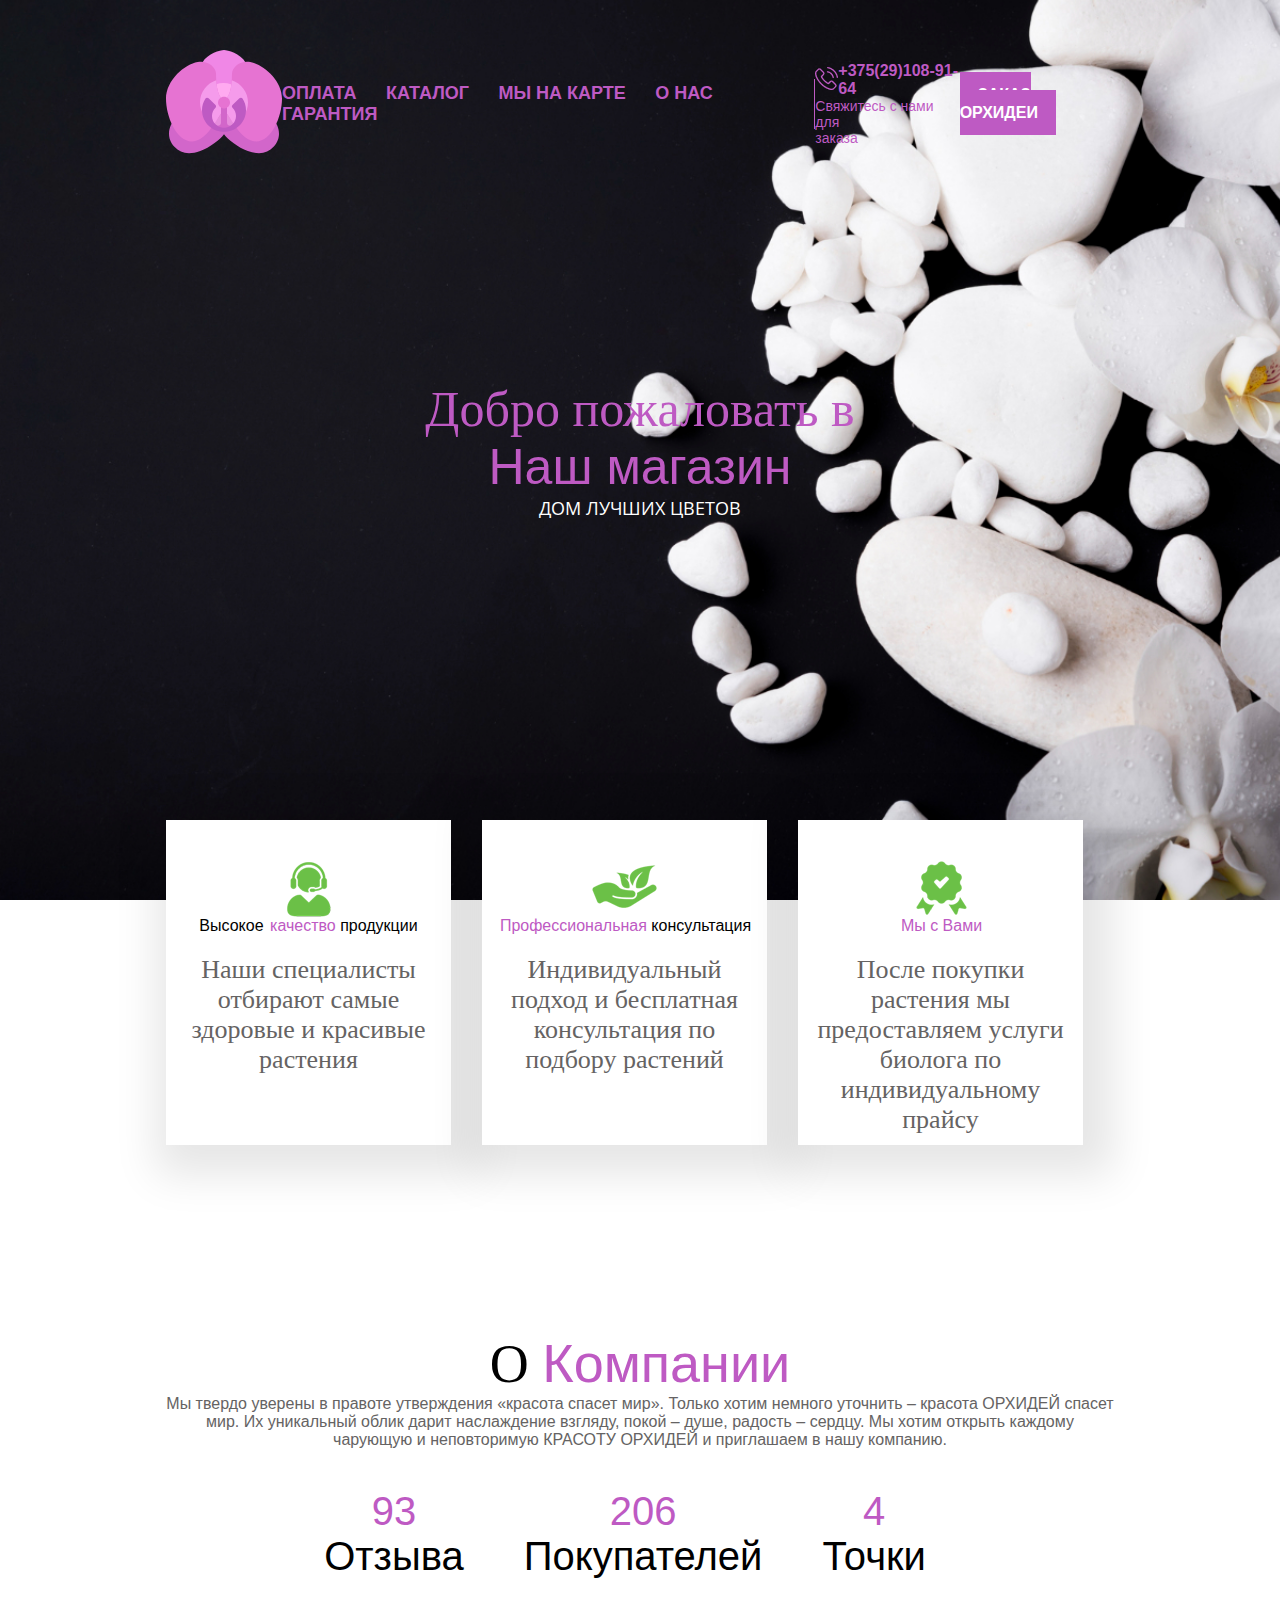
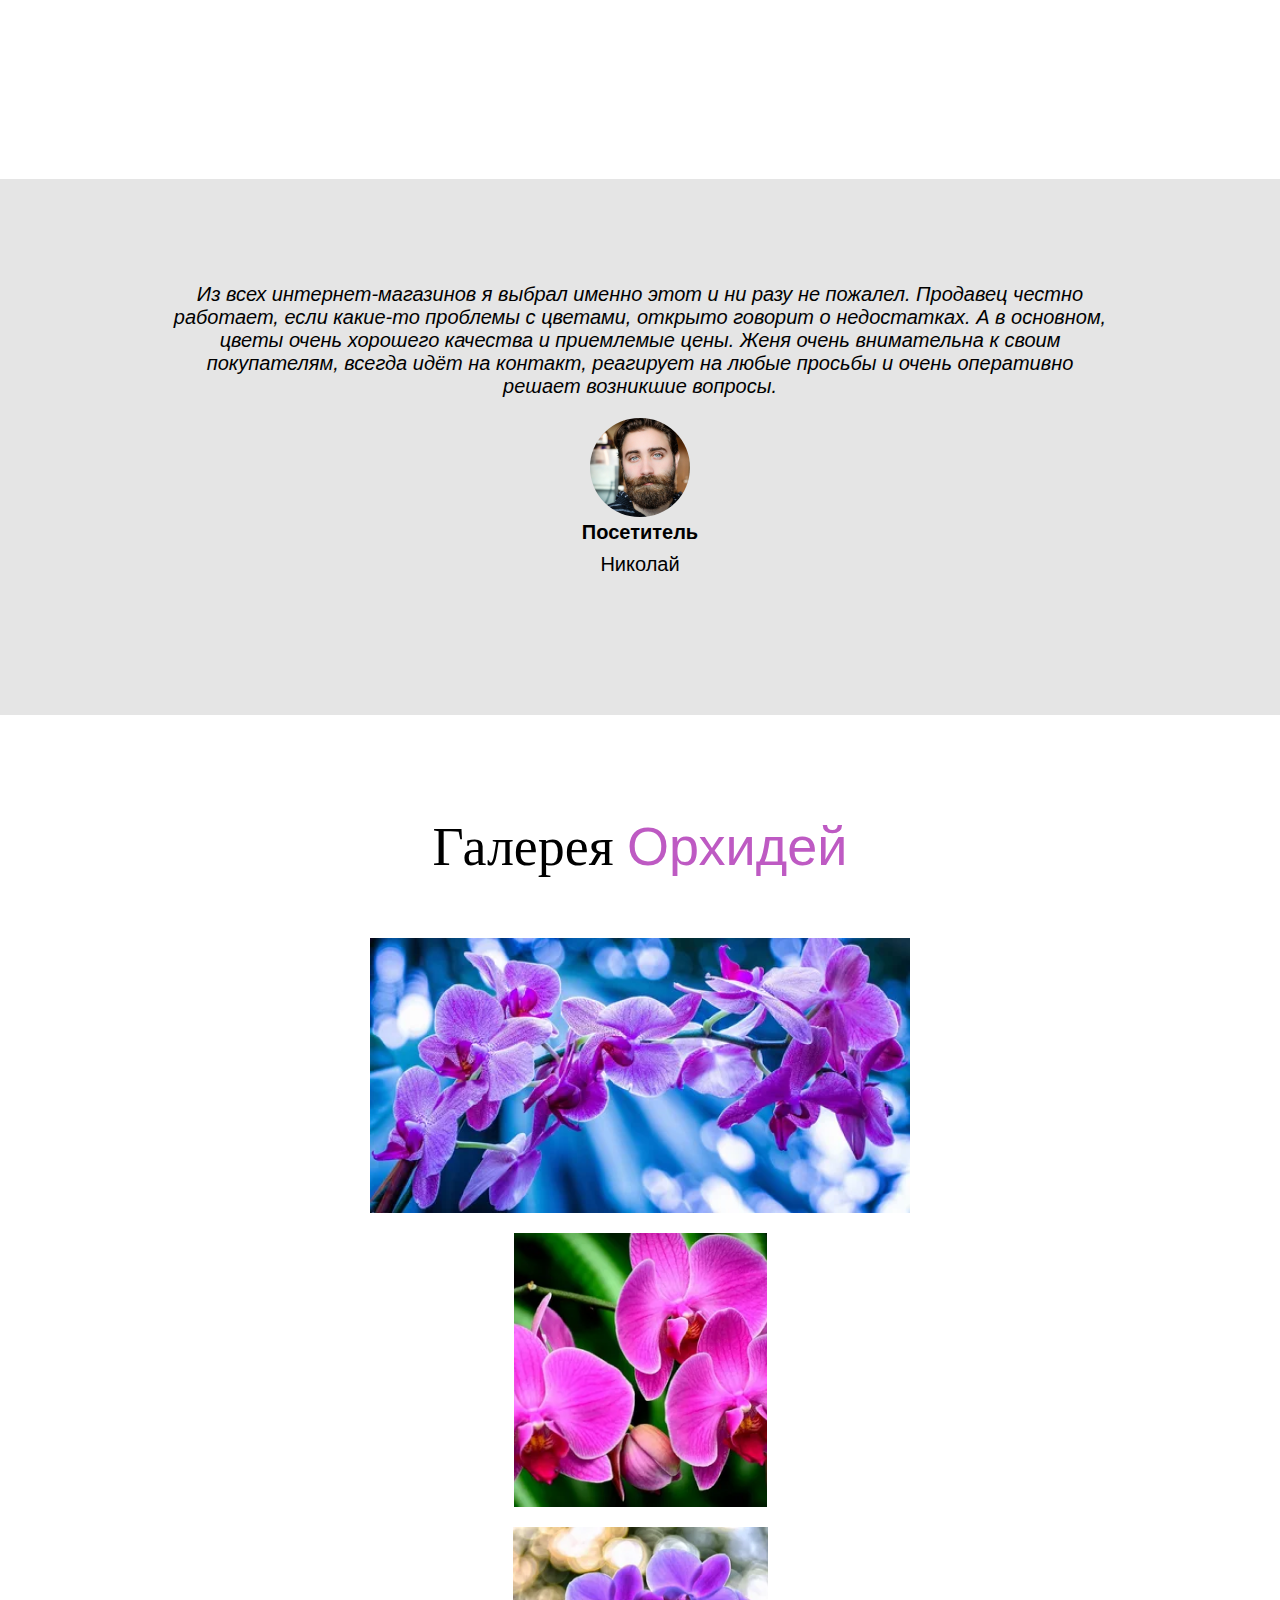
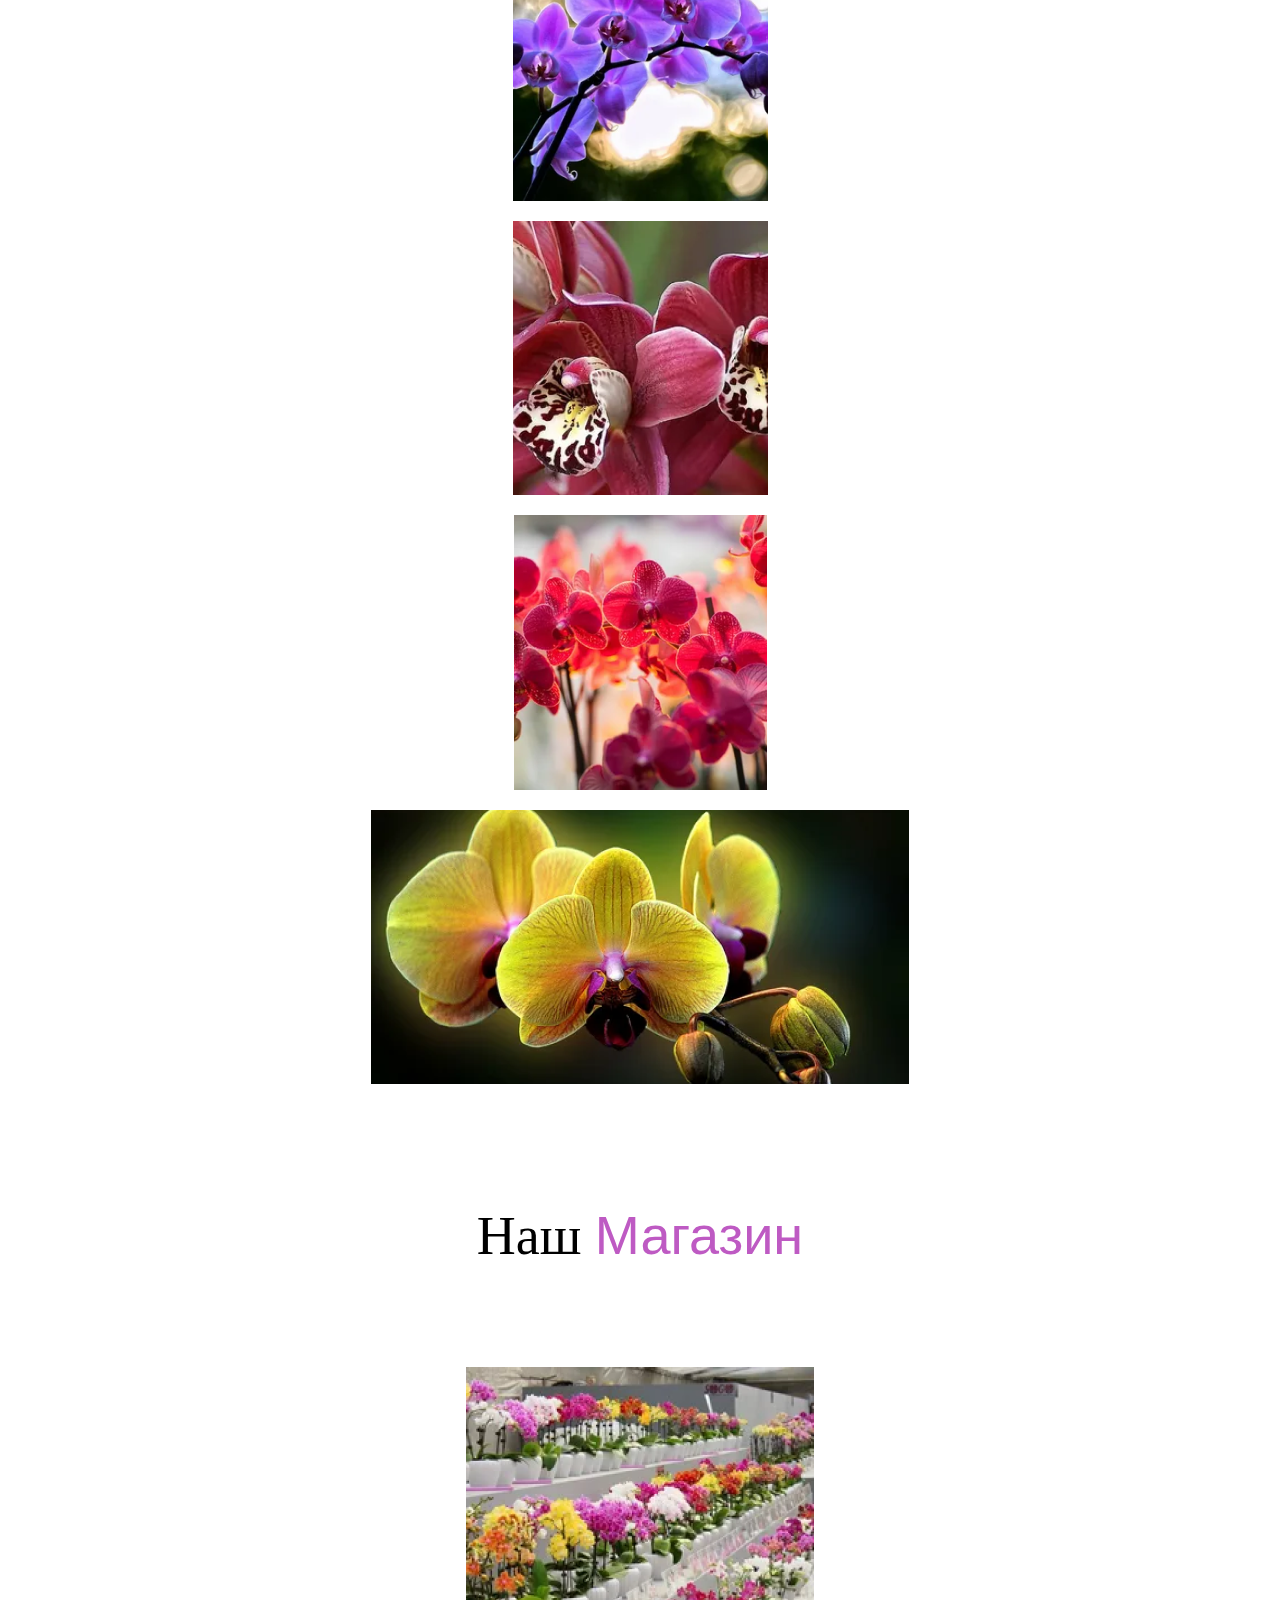
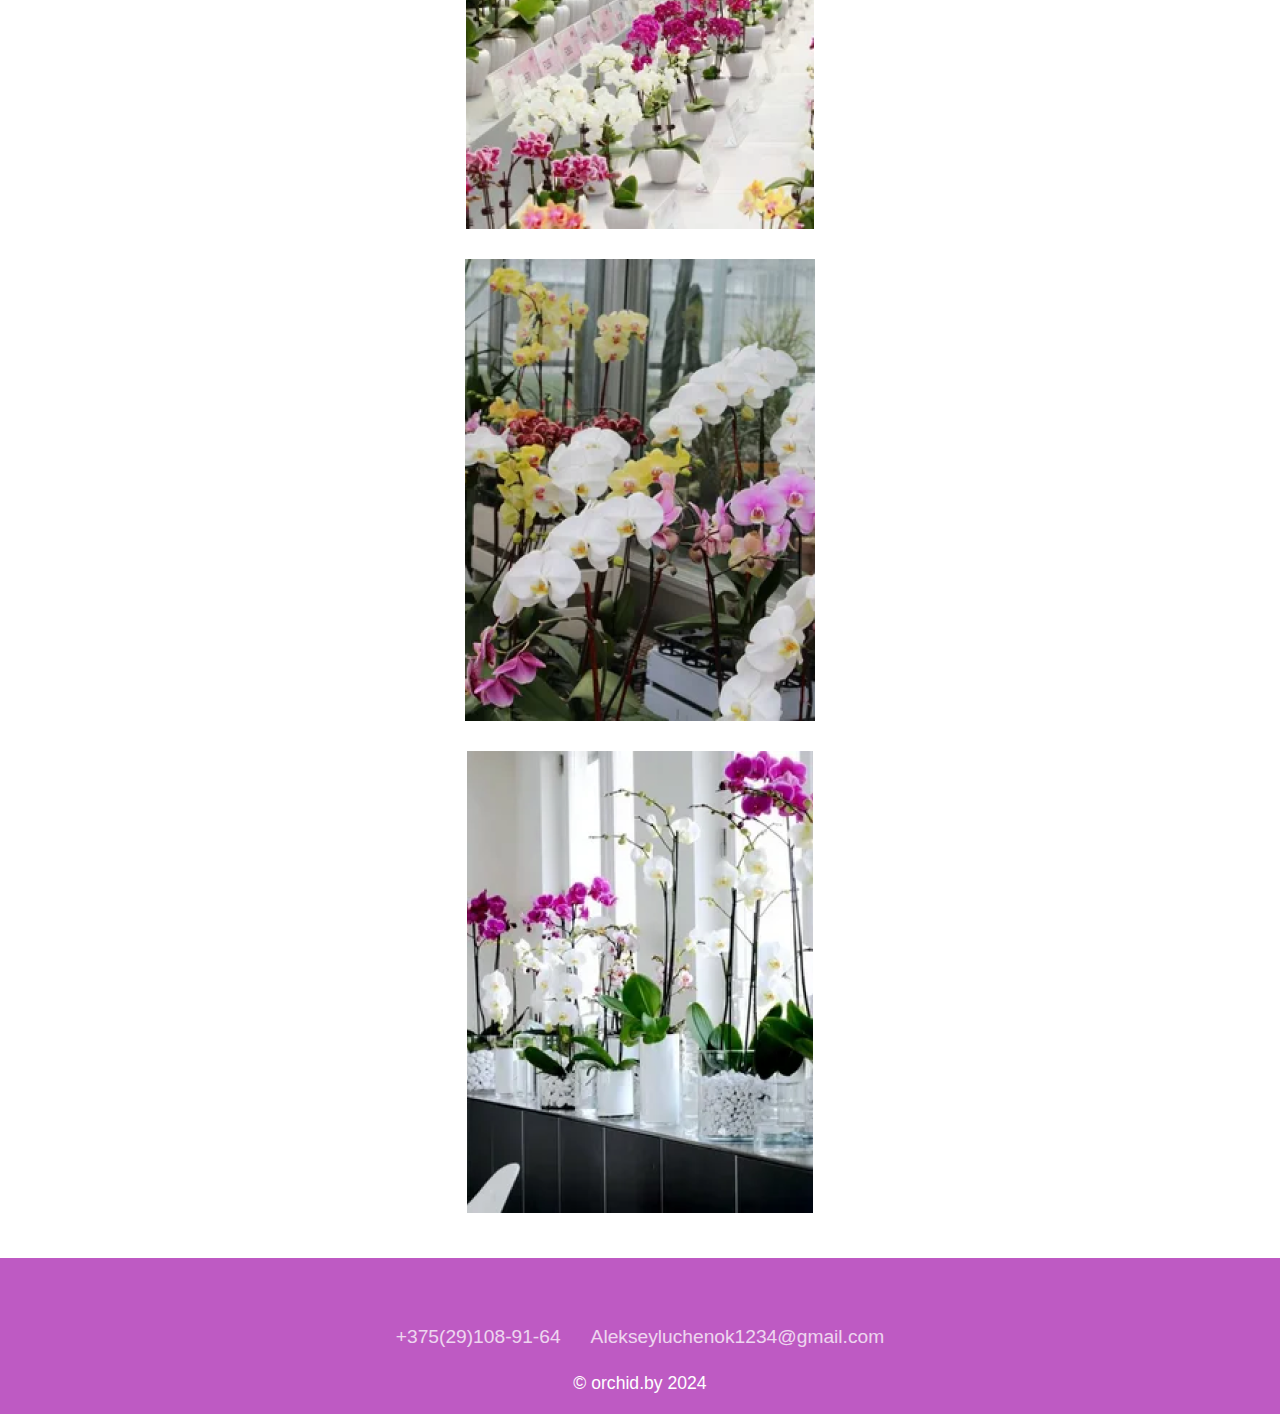
==== index.html @ ee36eeda "first commit" ====
<!DOCTYPE html>
<html lang="en">
<head>
    <meta charset="UTF-8">
    <link rel='stylesheet' href='style.css'>
    <link rel="preconnect" href="https://fonts.googleapis.com">
    <link rel="preconnect" href="https://fonts.gstatic.com" crossorigin>
    <link href="https://fonts.googleapis.com/css2?family=Open+Sans:wght@300;400;500;600;700;800&display=swap" rel="stylesheet">
    <link rel="preconnect" href="https://fonts.googleapis.com">
    <link rel="preconnect" href="https://fonts.gstatic.com" crossorigin>
    <link href="https://fonts.googleapis.com/css2?family=Tinos:wght@400;700&display=swap" rel="stylesheet">
    <link rel="preconnect" href="https://fonts.googleapis.com">
    <link rel="preconnect" href="https://fonts.gstatic.com" crossorigin>
    <link href="https://fonts.googleapis.com/css2?family=Open+Sans:ital@1&display=swap" rel="stylesheet">
    <meta name="viewport" content="width=device-width, initial-scale=1.0">
    <title>магазин орхидей</title>
</head>
<body>
<header>
<div class='header'>
    <div class='container'>
        <div class='header-line'>
            <div class='header-logo'>
                <img src="img/1/Group 4 (1).svg" alt="">
            </div>

            <div class='nav'>
                <a class='nav-item' href="oplata.html">ОПЛАТА</a>
                <a class='nav-item' href="katalog.html">КАТАЛОГ</a>
                <a class='nav-item' href="xml/timetable.html">МЫ НА КАРТЕ</a>
                <a class='nav-item' href="aboutus.html">О НАС</a>
                <a class='nav-item' href="garantia.html">ГАРАНТИЯ</a>
            </div>

            <div class='cart'>
                <a href="#">
                    <img class='cart-img' src="img/cart.png" alt="">
                </a>
            </div>

            <div class='phone'>
                <div class='phone-holder'>
                    <div class='phone-img'>
                        <img src="img/1/phone.png" alt="">
                    </div>

                    <div class='number'><a class='num' href='#'>+375(29)108-91-64</a></div>
                </div>

                <div class='phone-text'>
                    Свяжитесь с нами для <br> заказа
                </div>
            </div>

            <div class='btn'>
                <a class='button' href='#'>ЗАКАЗ ОРХИДЕИ</a>
            </div>

            <div class='burger-menu'>

                <button id='burger'>
                    <img src="img/6/Group.png" alt="">
                </button>

                <div id='menu' class='burger-slide disp'>
                    <a class='nav-item block' href="oplata.html">ОПЛАТА</a>
                    <a class='nav-item block' href="katalog.html">КАТАЛОГ</a>
                    <a class='nav-item block' href="xml/timetable.html">МЫ НА КАРТЕ</a>
                    <a class='nav-item block' href="aboutus.html">О НАС</a>
                    <a class='nav-item block' href="garantia.html">ГАРАНТИЯ</a>
                </div>

            </div>




        </div>


        <div class='header-down'>

            <div class='header-title'>
                Добро пожаловать в

                <div class='header-subtitle'>
                    Наш магазин
                </div>

                <div class='header-suptitle'>
                    ДОМ ЛУЧШИХ ЦВЕТОВ
                </div>

                

            </div>

        </div>

    </div>

</div>
</header>

<div class='cards'>

    <div class='container'>

       <div class='cards-holder'>

            <div class='card'>

                <div class='card-image'>
                    <img class='card-img' src='img/1/consult.png.png'>
                </div>

                <div class='card-title'>
                    <p>Высокое  <span> качество </span> продукции</p>
                </div>

                <div class='card-desc'>
                    Наши специалисты отбирают самые здоровые и красивые растения
                </div>

            </div>

            <div class='card'>

                <div class='card-image'>
                    <img class='card-img' src='img/1/list.png.png'>
                </div>

                <div class='card-title'>
                      <p><span> Профессиональная </span> консультация </p>
                      
                </div>

                <div class='card-desc'>
                    Индивидуальный подход и бесплатная консультация по подбору растений

                </div>

            </div>

            <div class='card'>

                <div class='card-image'>
                    <img class='card-img' src='img/1/medal.png.png'>
                </div>

                <div class='card-title'>
                    <p><span>Мы с Вами</span></p>
                </div>

                <div class='card-desc'>
                    После покупки растения мы предоставляем услуги биолога по индивидуальному прайсу
                </div>

            </div>
        </div>
    </div>

</div>


<div class='history'>

    <div class='container'>

        <div class='history-holder'>
            <div class='history-info'>
                <div class='history-title'>
                    О <span>Компании</span>
                </div>

                <div class='history-desc'>
                    Мы твердо уверены в правоте утверждения «красота спасет мир». Только хотим немного уточнить – красота ОРХИДЕЙ спасет мир. Их уникальный облик дарит наслаждение взгляду, покой – душе, радость – сердцу. Мы хотим открыть каждому чарующую и неповторимую КРАСОТУ ОРХИДЕЙ и приглашаем в нашу компанию.
                </div>


                <div class='history-number'>
                    <div class='number-item'>
                        93 <span>Отзыва</span>
                    </div>

                    <div class='number-item'>
                        206 <span>Покупателей</span>
                    </div>

                    <div class='number-item'>
                        4 <span>Точки</span>
                    </div>
                </div>
            </div>

            <div class='history-images'>
                <img class='imgages-1' src="img/2/o1 1.png" alt="">
                <img class='imgages-2' src="img/2/o2 1.png" alt="">
                <img class='imgages-3' src="3.jpg" alt="">
        </div>
        </div>

    </div>

</div>


<div class='coment'>

    <div class='container'>

        <div class='coment-text'>
            Из всех интернет-магазинов я выбрал именно этот и ни разу не пожалел. Продавец честно работает, если какие-то проблемы с цветами, открыто говорит о недостатках. А в основном, цветы очень хорошего качества и приемлемые цены. Женя очень внимательна к своим покупателям, всегда идёт на контакт, реагирует на любые просьбы и очень оперативно решает возникшие вопросы.
        </div>

        <div class='coment-image'>
            <img src='face.png' class='coment-img'>
        </div>

        <div class='coment-type'>
            Посетитель
        </div>

        <div class='coment-name'>
            Николай
        </div>

    </div>

</div>


<div class='galery'>

    <div class='container'>

        <div class='galery-title'>
            Галерея <span>Орхидей</span>
        </div>


        <div class='galery-content'>

            <div class='galery-left'>

                <div class='galery-up'>
                    <img class='img-gal high' src="img/5/6 1.png">
                </div>

                <div class='galery-down'>
                    <img class='img-gal' src="img/5/5 1.png">
                    <img class='img-gal' src="img/5/3 1.png">
                </div>

            </div>

            <div class='galery-right'>

                 <div class='galery-up'>
                    <img class='img-gal' src="img/5/2 148007141.png">
                    <img class='img-gal' src="img/5/4 31.png">
                </div>

                <div class='galery-down'>
                    <img class='img-gal high' src="img/5/1 8039.png">
                </div>

            </div>

        </div>


    </div>

</div>


<div class='cook'>

    <div class='container'>

        <div class='cook-title'>
            Наш <span>Магазин</span>
        </div>


        <div class='cook-content'>
            <img src='img/6/p1 1.png'>
            <img src='img/6/p3 1.png '>
            <img src='img/6/p2 1.png '>
        </div>

    </div>

</div>


<footer>
    <div class="waves">
        <div class="wave" id="wave1"></div>
    </div>
    <ul class="social">
        <li><a href="https://ru-ru.facebook.com/"><ion-icon name="logo-facebook"></ion-icon></a></li>
        <li><a href="https://twitter.com/?lang=ru"><ion-icon name="logo-twitter"></ion-icon></a></li>
        <li><a href="https://www.linkedin.com/"><ion-icon name="logo-linkedin"><ion-icon></a></li>
        <li><a href="https://www.instagram.com/"><ion-icon name="logo-instagram"></ion-icon></a></li>
    </ul>
    <ul class="menu">
        <li><a href="#">+375(29)108-91-64</a></li>
        <li><a href="https://mail.google.com/mail/u/0/#inbox">Alekseyluchenok1234@gmail.com</a></li>
        
    </ul>
    <p>© orchid.by 2024</p>
</footer>

<script type="module" src="https://unpkg.com/ionicons@5.5.2/dist/ionicons/ionicons.esm.js"></script>
<script nomodule src="https://unpkg.com/ionicons@5.5.2/dist/ionicons/ionicons.js"></script>


<script src='app.js'></script>

</body>
</html>
---- style.css ----
body {
    margin: 0;
    font-family: 'Open Sans', sans-serif;
}

.container {
    margin: 0px 166px;
}

.header {
    background-image: url(img/1/fon123.png);
    height: 100vh;
    background-repeat: no-repeat;
    background-size: cover;
}


.header-line {
    padding-top: 50px;
    display: flex;
    align-items: center;
    justify-content: space-around;
}

.nav-item {
    color: #BE5AC3;
    text-decoration: none;
    font-weight: 700;
    font-size: 18px;

    margin-right: 25px;

    transition: color 0.3s linear;
}

.nav-item:hover {
    color: #660066;
}


.cart {
    position: relative;

    border-right: 1px solid #BE5AC3;
    padding-right: 10px;
    height: 50px;
}

.cart-img {
    position: absolute;
    top: 18px;
    right: 7px;
}

.num {
    color: #BE5AC3;
    text-decoration: none;
    font-weight: 700;

    transition: color 0.3s linear;
}

.num:hover {
    color: #660066;
}

.phone-text {
    font-size: 14px;
    font-weight: 400;
    color: #BE5AC3;
}

.phone-holder {
    display: flex;
    align-items: center;
}

.button {
    background-color: #BE5AC3;
    color: #fff;
    text-decoration: none;
    padding: 14px 18px;
    font-weight: 700;

    transition: background-color 0.2s linear;
}

.button:hover {
    background-color: #660066;
}

.header-down {
    position: relative;
}

.header-title {
    color: #BE5AC3;
    font-family: 'Tinos', serif;
    font-size: 50px;
    font-weight: 400;

    text-align: center;
    position: absolute;
    left: 0;

    margin-top: 222px;
    margin-bottom: 12px;
}

.header-suptitle {
    color: #fff;
    font-size: 18px;
    font-family: 'Open Sans', sans-serif;


}

.header-suptitle:after {
    position: absolute;
    content: '';
    height: 2px;
    width: 61px;
    background-color: #fff;
    top: 127px;
    left: 56px;
}

.header-suptitle:before {
    position: absolute;
    content: '';
    height: 2px;
    width: 61px;
    background-color: #fff;
    top: 127px;
    left: 308px;
}








.cards-holder {
    display: flex;
    justify-content: space-between;
}


.card {
    width: 349px;
    box-shadow: 10px 10px 40px 20px #0000001A;
    margin-right: 31px;
    background-color: #fff;
    margin-top: -80px;
    padding: 10px 10px;
}

.card-image {
    display: flex;
    justify-content: center;
    padding-top: 31px;
}

.card-title {
     display: flex;
    justify-content: center;
    margin-bottom: 20px;
    font-family: 'Tinos', serif;
    font-size: 16px;
    font-weight: 400;

}

.card-title span {
    color: #BE5AC3;
    margin-left: 2px;
}

.card-desc {
    text-align: center;
    font-family: 'Tinos', serif;
    font-size: 26px;
    font-weight: 400;
    color: #656363;
}




.history {
    margin-top: 166px;
    padding-bottom: 200px;
}

.history-title {
    font-family: 'Tinos', serif;
    font-size: 54px;
    font-weight: 400;
    width: 444px;
    text-align: center;
    margin-top: 21px;
}

.history-title span {
    color: #BE5AC3;
}

.history-desc {
    color: #656363;
    font-size: 16px;
    width: 444px;
    text-align: center;
}

.history-number {
    display: flex;
    width: 444px;
    justify-content: center;
    margin-top: 40px;
    margin-left: 30px;
}

.number-item {
    margin-right: 60px;
    text-align: center;
    font-size: 40px;
    color: #BE5AC3;
}

.number-item span {
    display: block;
    color: #000;
}

.history-images {
    position: relative;
}

.history-holder {
    display: flex;
}

.imgages-1 {
    position: absolute;
    z-index: 0;
    top: 54px;
    left: 211px;
}

.imgages-2 {
    position: absolute;
    z-index: 999;
    top: -92px;
    left: 383px;
}

.imgages-3 {
    position: absolute;
    z-index: 999;
    top: 246px;
    left: 481px;
}




.black-block {
    background-image: url(black-bg.jpg);
    padding: 80px 0;
}

.left-title {
    color: #D67E34;
    font-family: 'Tinos', serif;
    font-size: 52px;
    font-weight: 400;

    margin-bottom: 20px;
}

.left-text {
    font-weight: 700;
    font-size: 24px;
    color: #fff;
}

.right-btn {
    background-color: #FF7400;
    color: #fff;
    text-decoration: none;
    padding: 14px 18px;
    font-weight: 700;
}

.block-holder {
    display: flex;
    justify-content: space-between;
    align-items: center;
}




.dishes-title {
    font-family: 'Tinos', serif;
    font-size: 54px;
    font-weight: 400;
    text-align: center;
    padding-top: 132px;
    margin-bottom: 139px;
}

.dishes-title span {
    color: #BE5AC3;
}


.burgers {
    display: flex;
    justify-content: center;
}

.burger-item {
    display: flex;
    align-items: center;
    margin-bottom: 29px;
}

.burgers-image {
    margin-right: 20px;
}

.burger-text {
    font-family: 'Tinos', serif;
    font-size: 26px;
    margin-left: 20px;
}





.fon1{
    background-image: url(/сайт@2/restoran1/restoran/img/4/fon-fiol2.png);
    background-repeat: no-repeat;
    background-size: cover;
    padding-bottom: 100px;
}

.menu-title {
    font-family: 'Tinos', serif;
    font-size: 54px;
    padding-top: 98px;
    color: #fff;
    text-align: center;
    padding-bottom: 138px;
}

.menu-item {
    background-color: #fff;
    text-align: center;
    width: 33%;
    padding-top: 80px;
    padding-bottom: 30px;

    margin-right: 20px;
}




.menu-text {
    font-family: 'Tinos', serif;
    font-size: 26px;
    padding-top: 16px;
    padding-bottom: 17px;
}

.menu-subtext {
    font-size: 16px;
}

.menu-btn {
    background-color: #BE5AC3;
    text-decoration: none;
    padding: 14px 67px;
    color: #fff;
    font-size: 16px;
    font-weight: 700;
    box-shadow: 5px 5px 10px 0px #00000040;

}



.menu-button {
    margin-top: 20px;
}

.price-image {
    position: absolute;
    bottom: 0;
    right: 32px;
}

.menu-image {
    position: relative;
}

.price-420 {
    position: absolute;
    bottom: 32px;
    right: 64px;
    color: #fff;
    font-family: cursive;
    font-size: 30px;
}

.menu-items {
    display: flex;
    justify-content: center;
}




.coment {
    background-color: #E5E5E5;
    padding-top: 104px;
    padding-bottom: 139px;
}

.coment-text {
    text-align: center;
    font-style: italic;
    font-size: 20px;
    margin-bottom: 20px;
}

.coment-img {
    border-radius: 50px;
}

.coment-image {
    text-align: center;
}

.coment-type {
    font-weight: 600;
    font-size: 20px;
    text-align: center;
}

.coment-name {
    padding-top: 9px;
    font-size: 20px;
    font-weight: 400;
    text-align: center;
}






.galery-title {
    font-family: 'Tinos', serif;
    font-size: 54px;
    text-align: center;
    padding-top: 100px;
    margin-bottom: 60px;
}

.galery-title span {
    color: #BE5AC3;
}

.galery-content {
    display: flex;
    justify-content: center;
}

.galery-left {
    margin-right: 20px;
}

.galery-down,
.galery-up {
    display: flex;
    justify-content: space-between;
    margin-bottom: 20px;
}




.cook-title {
    font-family: 'Tinos', serif;
    font-size: 54px;
    text-align: center;
    margin-bottom: 100px;
    margin-top: 100px;
}

.cook-title span {
    color: #BE5AC3;
}

.cook-content {
    display: flex;
    justify-content: space-around;
    
}



.footer {
    background-color: #000;
    padding: 50px 0px;
    color: #fff;
    text-align: center;
    
}


.menu-img {
    width: 90%;
}

.burger-menu {
    display: none;
}

.block {
    display: block;
}

.burger-slide {
    position: absolute;
}

button {
    border: none;
    outline: none;
    background-color: transparent;
}

.disp {
    display: none;
}

@import url('https://fonts.googleapis.com/css?family=Poppins:200,300,400,500,600,700,800,900&display=swap');
*{
    margin: 0;/*обнуление отступов*/
    padding: 0;/*обнуление полей*/
    box-sizing: border-box;/*метод расчета размеров бокса*/
    font-family: 'Poppins', sans-serif;/*название шрифта*/
}
body {
    display: flex;/*флексбокс сетка*/
    flex-direction: column;/*направление главной оси*/
    justify-content: flex-end;/*элементы в конце контейнера*/
    min-height: 100vh;
}
footer{
    position: relative;/*относительное позиционирование*/
    width: 100%;/*на всю ширину*/
    padding: 20px 50px;/*поля для контента*/
    background: #BE5AC3;/*цвет футера*/
    display: flex;
    justify-content: center;/*в центре по горизонтали*/
    align-items: center;/*в центре по вертикали*/
    flex-direction: column;
    margin-top: 15px;
}
footer .wave{
    position: absolute;/*абсолютное позиционирование*/
    top: -100px;
    left: 0;
    width: 100%;
    height: 100px;
    
    background-size: 1000px 100px;/*ширина и высота волны*/
    
}   
.social,
.menu{
    position: relative;
    display: flex;
    justify-content: center;
    align-items: center;
    margin: 10px 0;
    flex-wrap: wrap;/*разрешен перенос на новую строку*/
}
.social li,
.menu li{
    list-style: none;/*удалить черные маркеры*/
}
.social li a {
    font-size: 2em;/*размер иконок*/
    color: #fff;/*цвет иконок*/
    margin: 0 10px;
    display: inline-block;/*отображать как строчно-блочный элемент*/
    transition: 0.5s;/*плавный переход*/
}
.menu li a {
    font-size: 1.2em;/*размер ссылок меню*/
    color: #fff;/*цвет ссылок меню*/
    opacity: 0.75;/*значение прозрачности*/
    margin: 0 15px;
    text-decoration: none;/*ссылка без подчеркивания*/
    display: inline-block;
}
.menu li :hover {
    opacity: 1;
}
footer p {
    color: #fff;
    text-align: center;
    margin-top: 15px;
    font-size: 1.1em;
}    



@media (max-width: 1500px) {

    .galery-content {
        display: block;
    }

    .img-gal,
    .galery-up,
    .cook-content,
    .galery-down {
        display: block;
        margin-left: auto;
        margin-right: auto;
    }

    .img-gal {
        margin-bottom: 20px;
    }

    .galery-left {
        margin-right: 0;
    }


}




@media (max-width: 1300px) {

    .menu-items {
        display: block;
    }

    .menu-item {
        margin: 20px auto;
        width: 600px;
    }


    .header-title {
        position: static;
    }

    .header-suptitle:before,
    .header-suptitle:after {
        content: none;
    }




    .cook-content {
        display: block;
        margin-left: auto;
        margin-right: auto;
    }

    .cook-content img {
        display: block;
        margin-right: auto;
        margin-left: auto;
        margin-bottom: 30px;
    }


    .block-holder {
        display: block;
    }

    .left-title,
    .left-text,
    .right-button {
        text-align: center;
    }

    .right-button {
        margin-top: 30px;
    }



    .history-images {
        display: none;
    }

    .history-title,
    .history-desc,
    .history-number {
        width: auto;
    }
}



@media (max-width: 1185px) {

    .burger-menu {
        display: block;
    }

    .nav,
    .cart,
    .phone,
    .btn {
        display: none;
    }

    .header-line {
        justify-content: space-between;
    }


    .burgers-image {
        display: none;
    }

}



@media (max-width: 1000px) {

    .cards-holder {
        display: block;
    }

    .card {
        width: 100%;
        margin-top: 30px;
        padding-bottom: 20px;
    }

}




@media (max-width: 778px) {

    .history-holder {
        display: block;
    }

    .menu-item {
        width: auto;
    }

    .high {
        display: none;
    }

    .container {
        margin: auto 40px;
    }

    .number-item {
        font-size: 34px;
    }

    .history-number{
        display: block;
        margin-left: auto;
        margin-right: auto;
        padding-left: 50px;
        padding-top: 50px;
    }
    .card-title{
        font-size: 18px;
    }

  
}
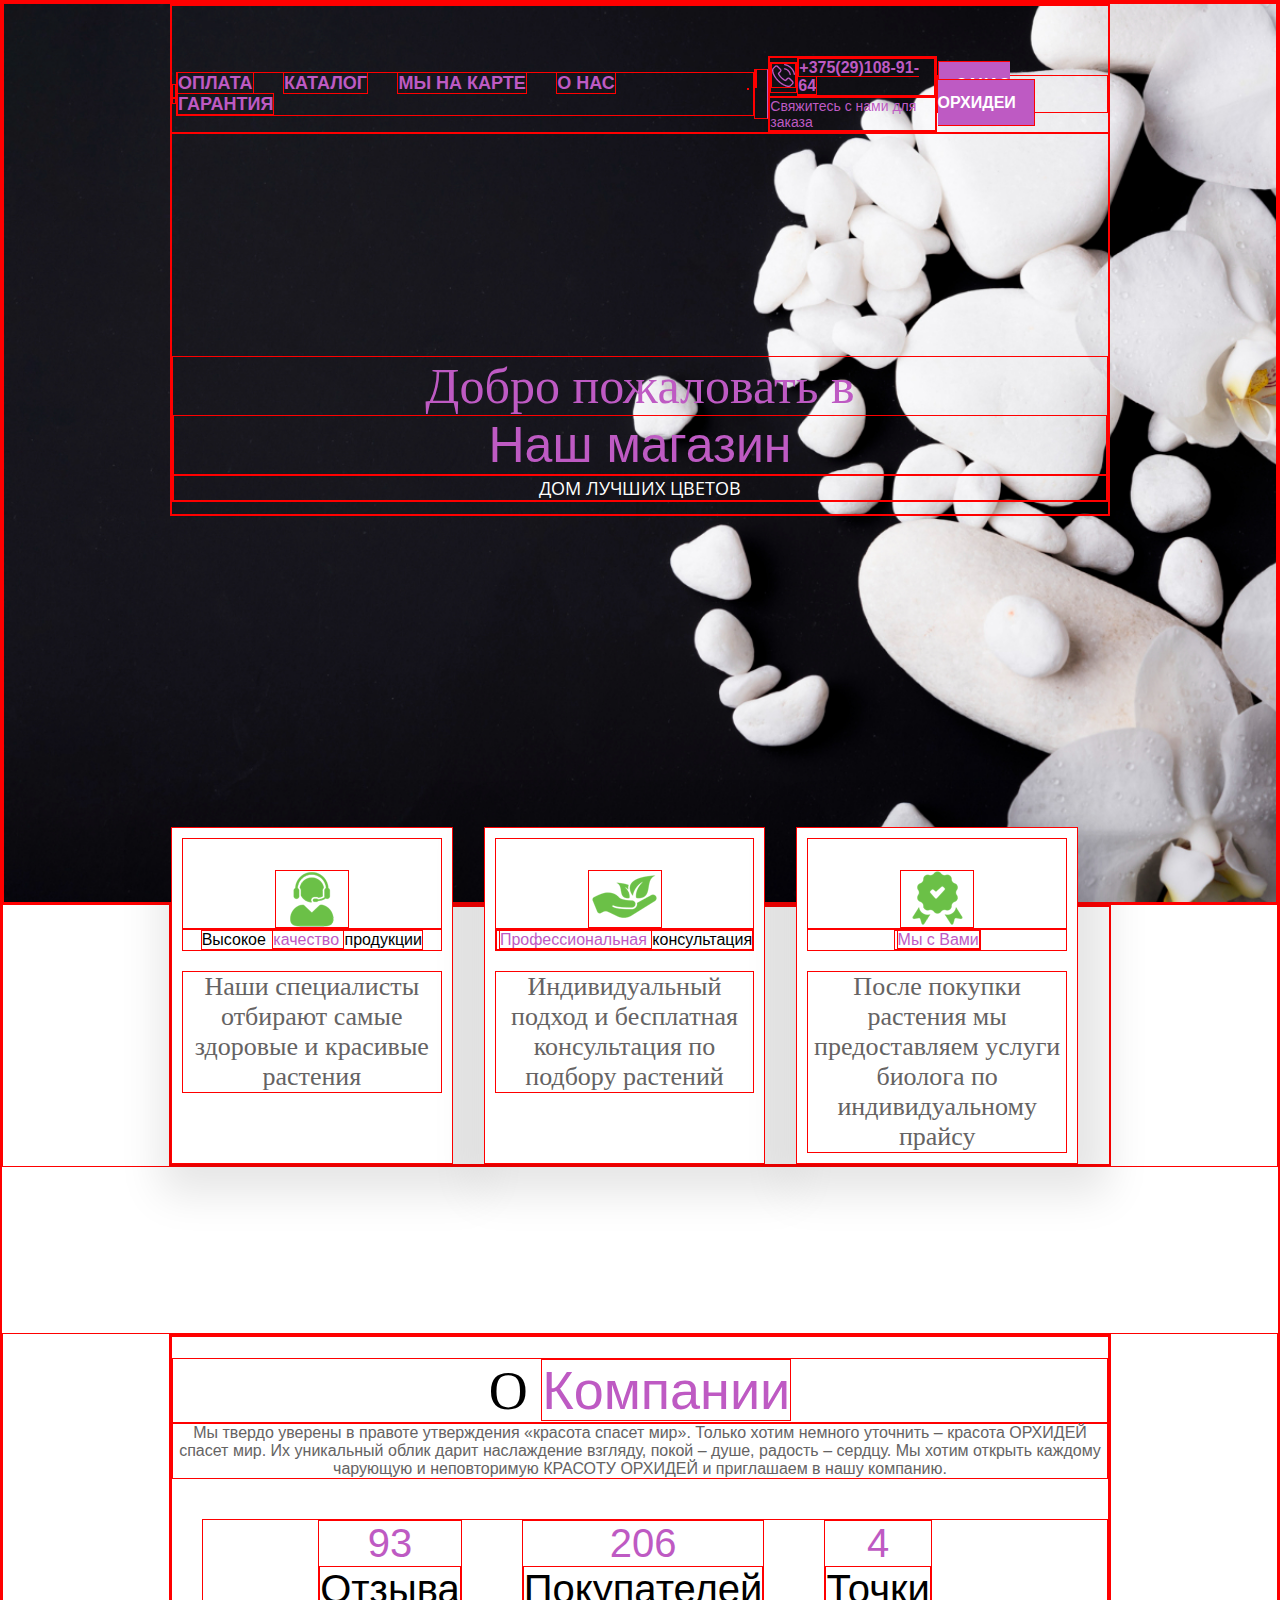
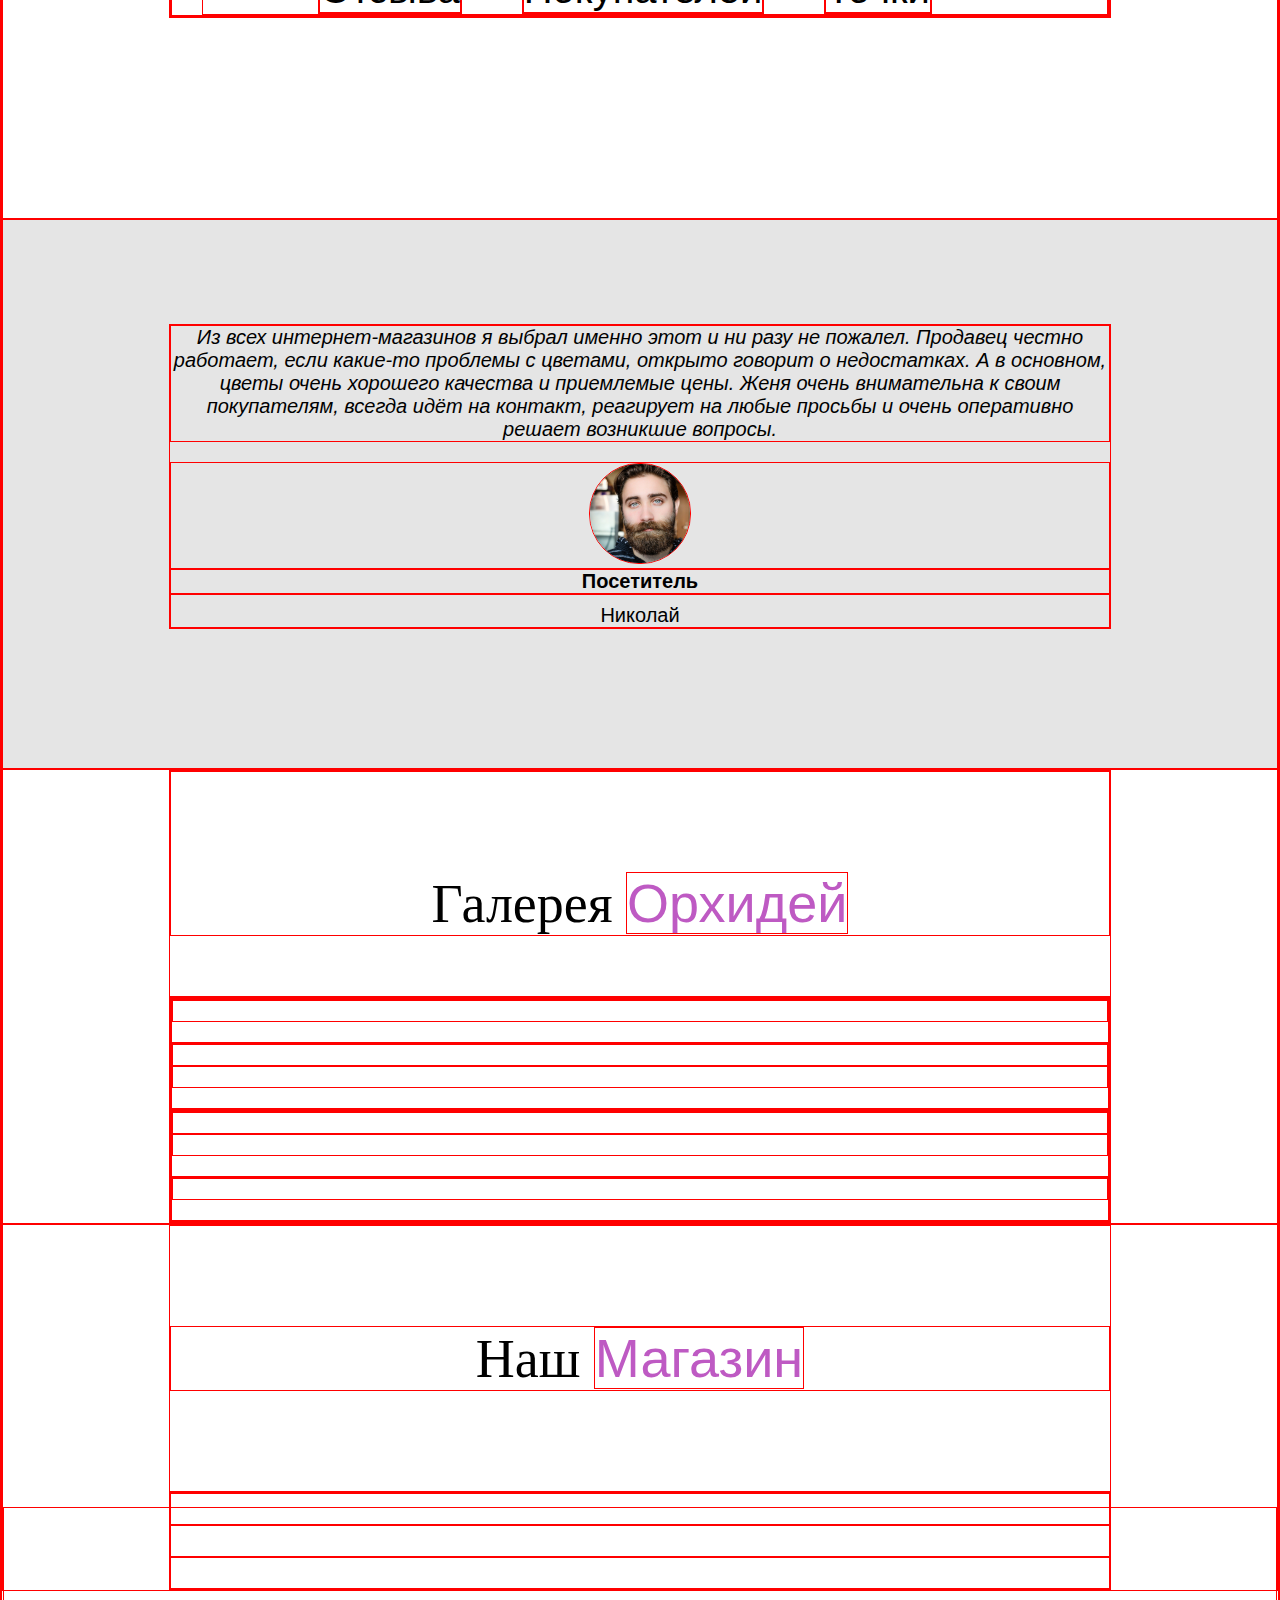
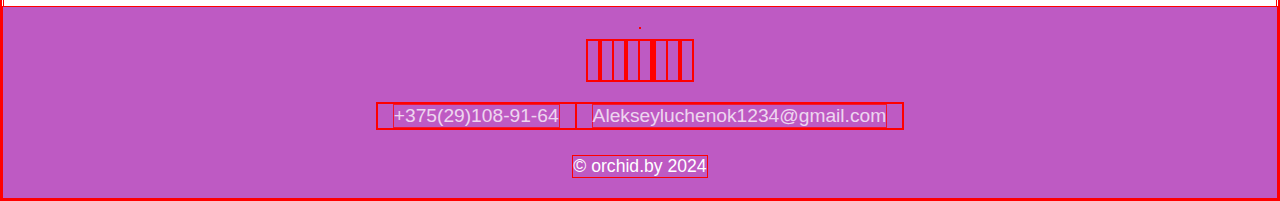
==== commit 6406ccf0: "Update index.html" ====
--- a/index.html
+++ b/index.html
@@ -2,6 +2,7 @@
 <html lang="en">
 <head>
     <meta charset="UTF-8">
+    <meta name="viewport" content="width=device-width, initial-scale=1">
     <link rel='stylesheet' href='style.css'>
     <link rel="preconnect" href="https://fonts.googleapis.com">
     <link rel="preconnect" href="https://fonts.gstatic.com" crossorigin>
@@ -21,7 +22,7 @@
     <div class='container'>
         <div class='header-line'>
             <div class='header-logo'>
-                <img src="img/1/Group 4 (1).svg" alt="">
+                <img src="img/1/Group_4_(1).svg" alt="">
             </div>
 
             <div class='nav'>
@@ -111,7 +112,7 @@
             <div class='card'>
 
                 <div class='card-image'>
-                    <img class='card-img' src='img/1/consult.png.png'>
+                    <img class='card-img' src='img/1/consult.png.png' alt="">
                 </div>
 
                 <div class='card-title'>
@@ -127,7 +128,7 @@
             <div class='card'>
 
                 <div class='card-image'>
-                    <img class='card-img' src='img/1/list.png.png'>
+                    <img class='card-img' src='img/1/list.png.png' alt="">
                 </div>
 
                 <div class='card-title'>
@@ -145,7 +146,7 @@
             <div class='card'>
 
                 <div class='card-image'>
-                    <img class='card-img' src='img/1/medal.png.png'>
+                    <img class='card-img' src='img/1/medal.png.png' alt="">
                 </div>
 
                 <div class='card-title'>
@@ -194,8 +195,8 @@
             </div>
 
             <div class='history-images'>
-                <img class='imgages-1' src="img/2/o1 1.png" alt="">
-                <img class='imgages-2' src="img/2/o2 1.png" alt="">
+                <img class='imgages-1' src="img/2/o1_1.png" alt="">
+                <img class='imgages-2' src="img/2/o2_1.png" alt="">
                 <img class='imgages-3' src="3.jpg" alt="">
         </div>
         </div>
@@ -214,7 +215,7 @@
         </div>
 
         <div class='coment-image'>
-            <img src='face.png' class='coment-img'>
+            <img src='face.png' alt="" class='coment-img'>
         </div>
 
         <div class='coment-type'>
@@ -244,12 +245,12 @@
             <div class='galery-left'>
 
                 <div class='galery-up'>
-                    <img class='img-gal high' src="img/5/6 1.png">
+                    <img class='img-gal high' src="img/5/6_1.png" alt="">
                 </div>
 
                 <div class='galery-down'>
-                    <img class='img-gal' src="img/5/5 1.png">
-                    <img class='img-gal' src="img/5/3 1.png">
+                    <img class='img-gal' src="img/5/5_1.png" alt="">
+                    <img class='img-gal' src="img/5/3_1.png" alt="">
                 </div>
 
             </div>
@@ -257,12 +258,12 @@
             <div class='galery-right'>
 
                  <div class='galery-up'>
-                    <img class='img-gal' src="img/5/2 148007141.png">
-                    <img class='img-gal' src="img/5/4 31.png">
+                    <img class='img-gal' src="img/5/2_148007141.png" alt="">
+                    <img class='img-gal' src="img/5/4_31.png" alt="">
                 </div>
 
                 <div class='galery-down'>
-                    <img class='img-gal high' src="img/5/1 8039.png">
+                    <img class='img-gal high' src="img/5/1_8039.png" alt="">
                 </div>
 
             </div>
@@ -285,9 +286,9 @@
 
 
         <div class='cook-content'>
-            <img src='img/6/p1 1.png'>
-            <img src='img/6/p3 1.png '>
-            <img src='img/6/p2 1.png '>
+            <img src='img/6/p1_1.png' alt="">
+            <img src='img/6/p3_1.png ' alt="">
+            <img src='img/6/p2_1.png ' alt="">
         </div>
 
     </div>
--- a/style.css
+++ b/style.css
@@ -15,6 +15,34 @@
 }
 
 
+a {
+    text-decoration: none; /* Убираем подчёркивание */
+    position: relative; /* Добавляем позиционирование */
+    
+}
+
+/* Псевдоэлемент для фона */
+a::before {
+    content: ""; /* Создаём пустой псевдоэлемент */
+    position: absolute; /* Позиционируем его относительно ссылки */
+    top: 0;
+    left: 0;
+    width: 100%; /* Занимает всю ширину ссылки */
+    height: 100%; /* Занимает всю высоту ссылки */
+    background-color: #ff69b4; /* Цвет фона (розовый) */
+    border-radius: 5px; /* Делаем фон закруглённым */
+    opacity: 0; /* Начальное состояние: фон невидим */
+    transition: opacity 0.3s; /* Анимация */
+    z-index: -1; /* Помещаем фон под текст */
+}
+
+/* При наведении делаем фон видимым */
+a:hover::before {
+    opacity: 1;
+}
+
+
+
 .header-line {
     padding-top: 50px;
     display: flex;
@@ -27,7 +55,7 @@
     text-decoration: none;
     font-weight: 700;
     font-size: 18px;
-
+    z-index: 2;
     margin-right: 25px;
 
     transition: color 0.3s linear;
@@ -509,6 +537,7 @@
 }
 
 .cook-content {
+    
     display: flex;
     justify-content: space-around;
     
@@ -587,12 +616,16 @@
 }   
 .social,
 .menu{
+    z-index: 2;
     position: relative;
     display: flex;
     justify-content: center;
     align-items: center;
     margin: 10px 0;
     flex-wrap: wrap;/*разрешен перенос на новую строку*/
+}
+.menu:hover {
+    color: #660066;
 }
 .social li,
 .menu li{
@@ -747,8 +780,13 @@
 
 
 
-@media (max-width: 1000px) {
-
+@media (max-width: 1025px) {
+    .nav,
+    .cart,
+    .phone,
+    .btn {
+        display: none;
+    }
     .cards-holder {
         display: block;
     }
@@ -761,11 +799,25 @@
 
 }
 
-
+@media (max-width: 820px){
+    .img-gal,
+    .galery-up,
+    .cook-content,
+    .galery-down {
+        
+        margin-left: auto;
+        margin-right: auto;
+    }
+    .card{
+        margin-right: auto;
+    }
+}
 
 
 @media (max-width: 778px) {
-
+   .header-suptitle{
+    font-size: 25px;
+   }
     .history-holder {
         display: block;
     }
@@ -794,10 +846,60 @@
         padding-top: 50px;
     }
     .card-title{
-        font-size: 18px;
+        font-size: 15px;
     }
 
   
 }
 
-
+@media (max-width: 376px) {
+
+    .history-holder {
+        display: block;
+    }
+
+    .menu-item {
+        width: auto;
+    }
+
+    .high {
+        display: none;
+    }
+
+    .container {
+        margin: auto 40px;
+    }
+
+    .number-item {
+        font-size: 34px;
+    }
+
+    .history-number{
+        display: block;
+        margin-left: auto;
+        margin-right: auto;
+        padding-left: 50px;
+        padding-top: 50px;
+    }
+    .card-title{
+        font-size: 15px;
+    }
+
+    
+
+  
+}
+
+@media (max-width: 361px)
+{
+    .cook-content img {
+        display: block;
+        max-width: 100%;
+        margin-bottom: 30px;
+    }
+}
+
+*{
+    border: 1px solid red;
+    box-sizing: border-box;
+  }
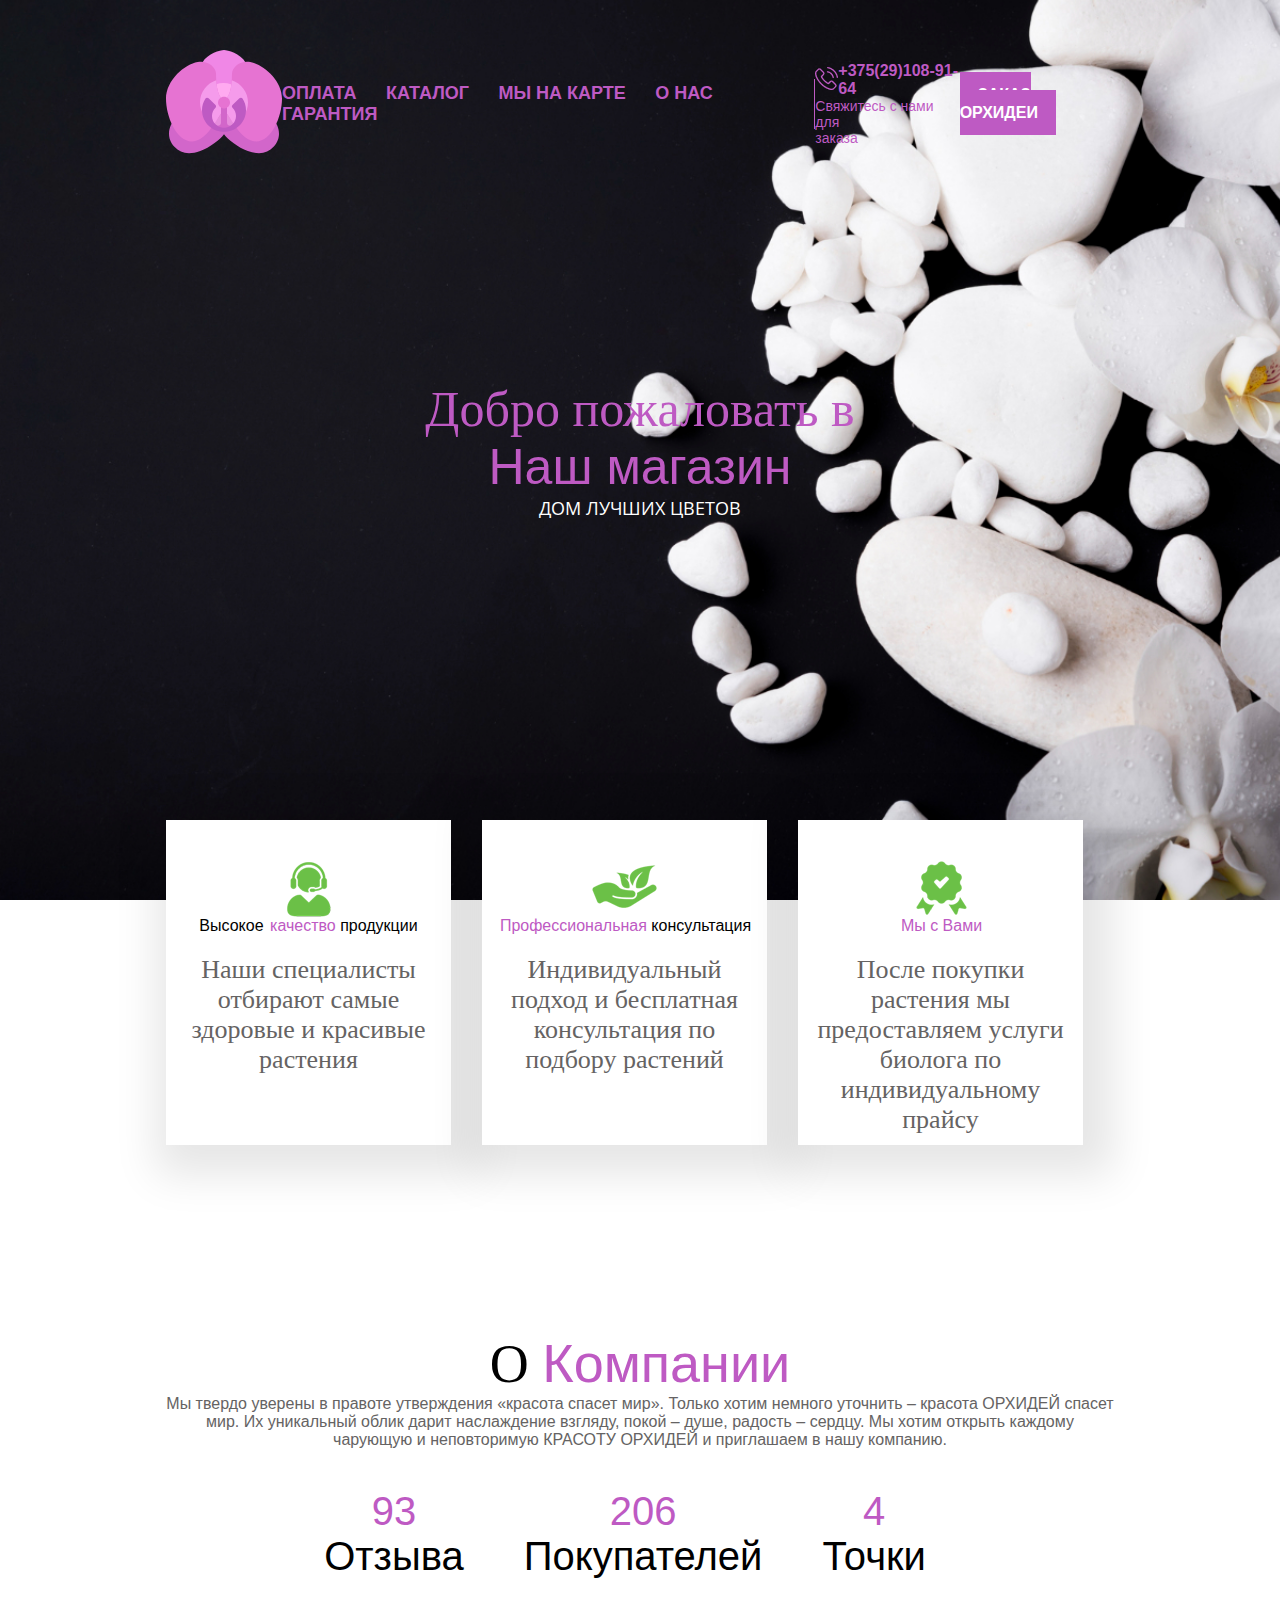
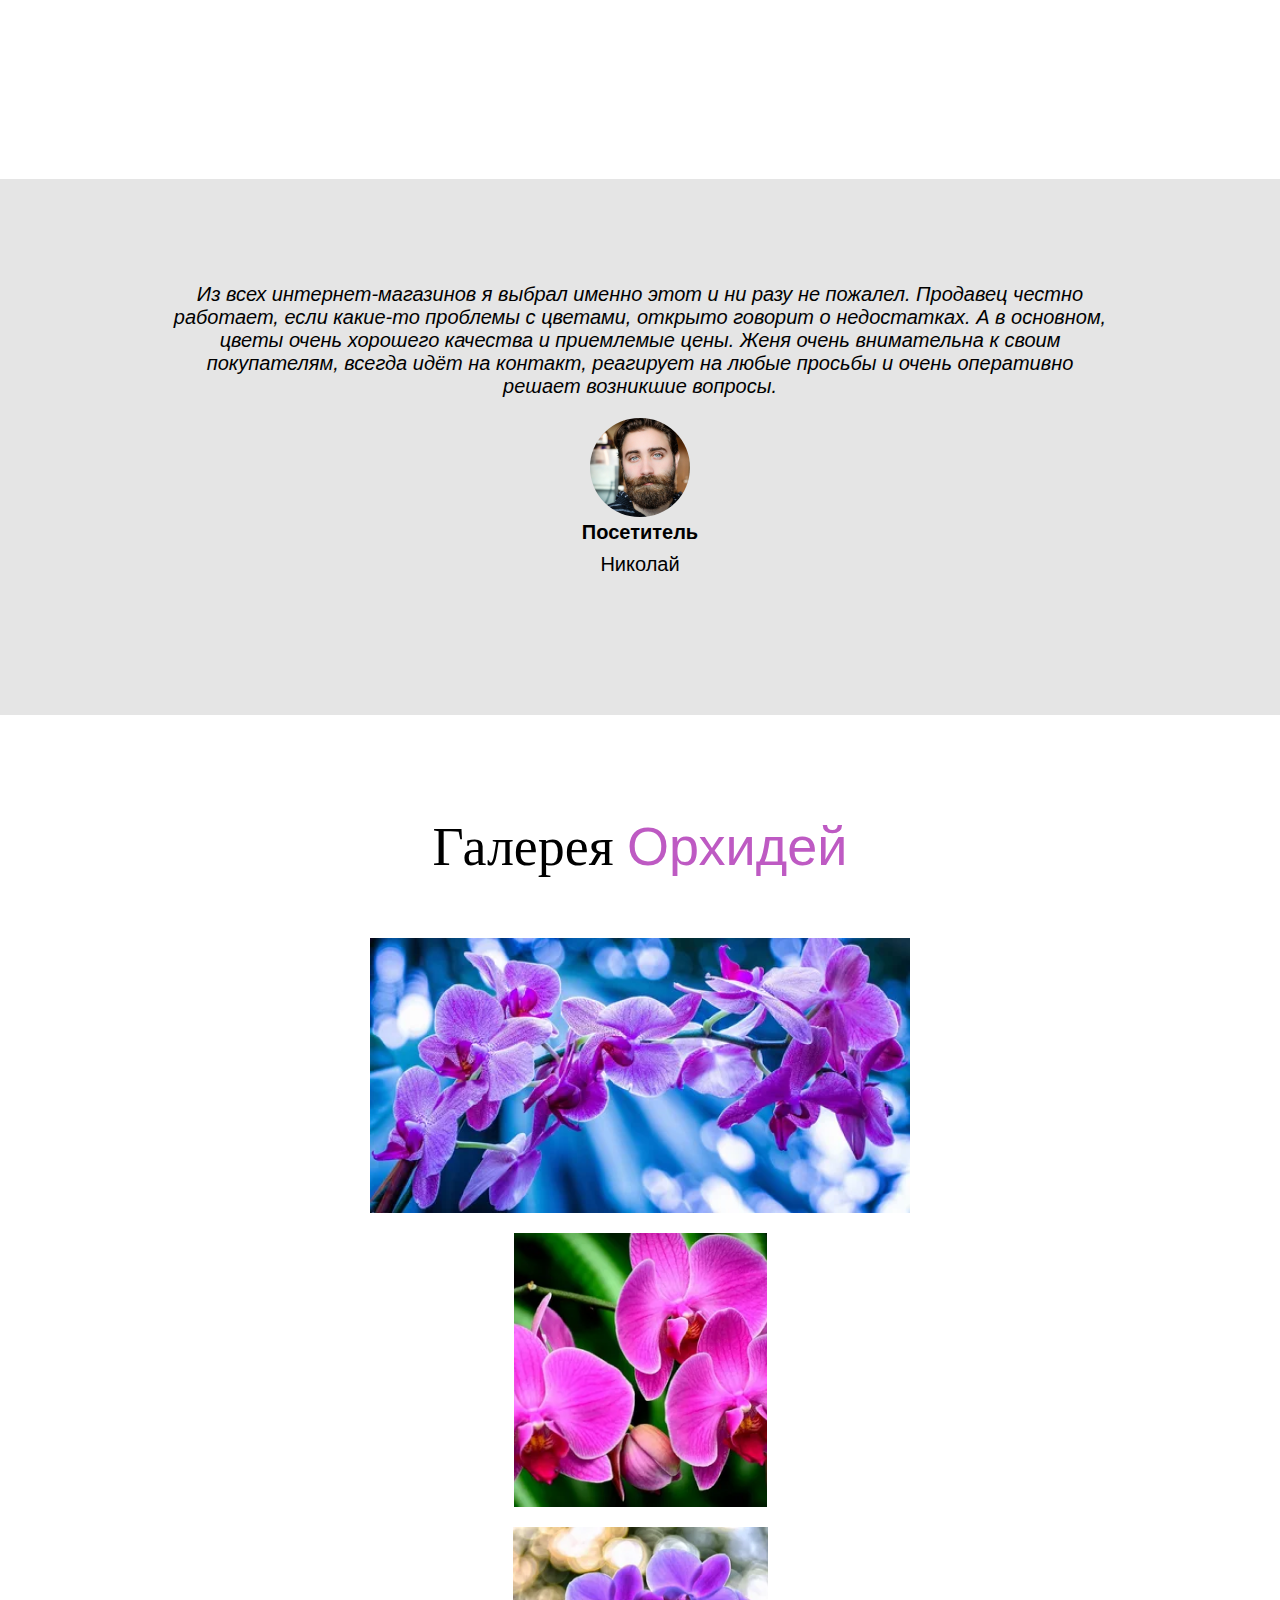
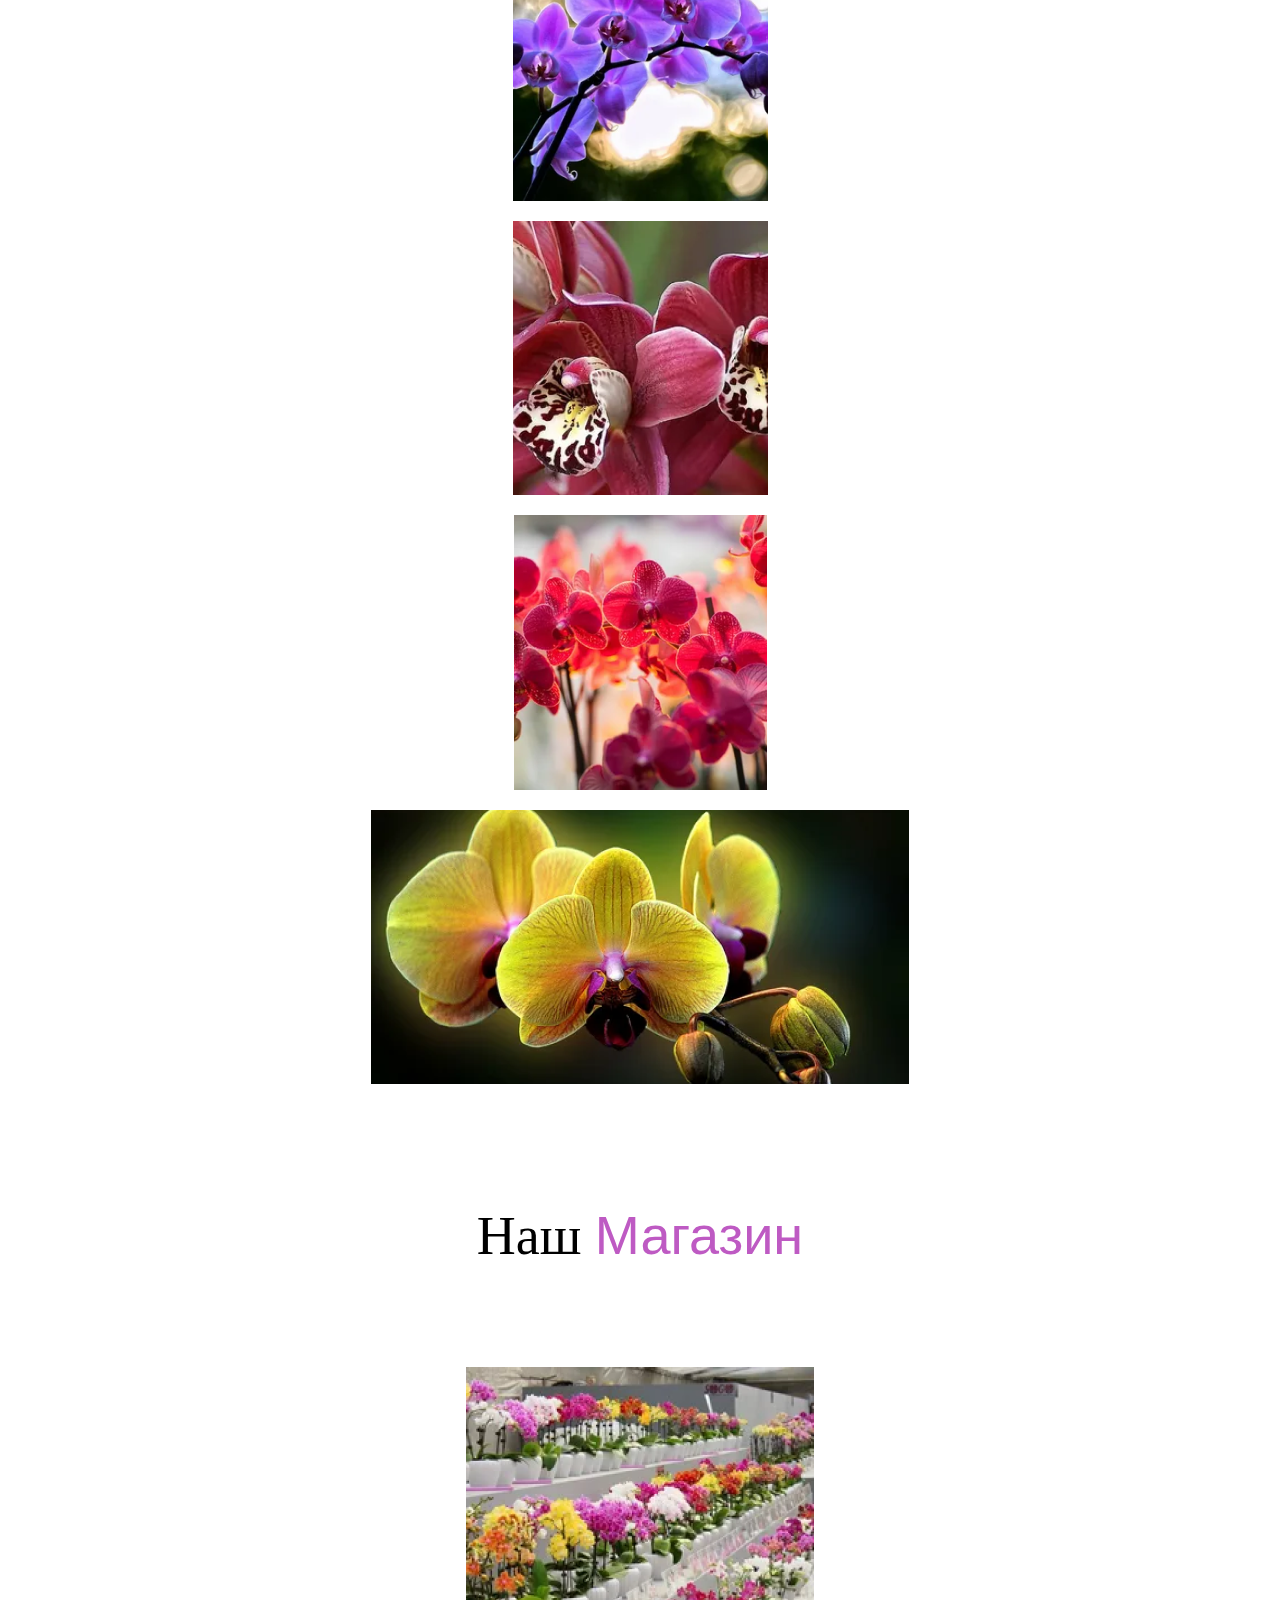
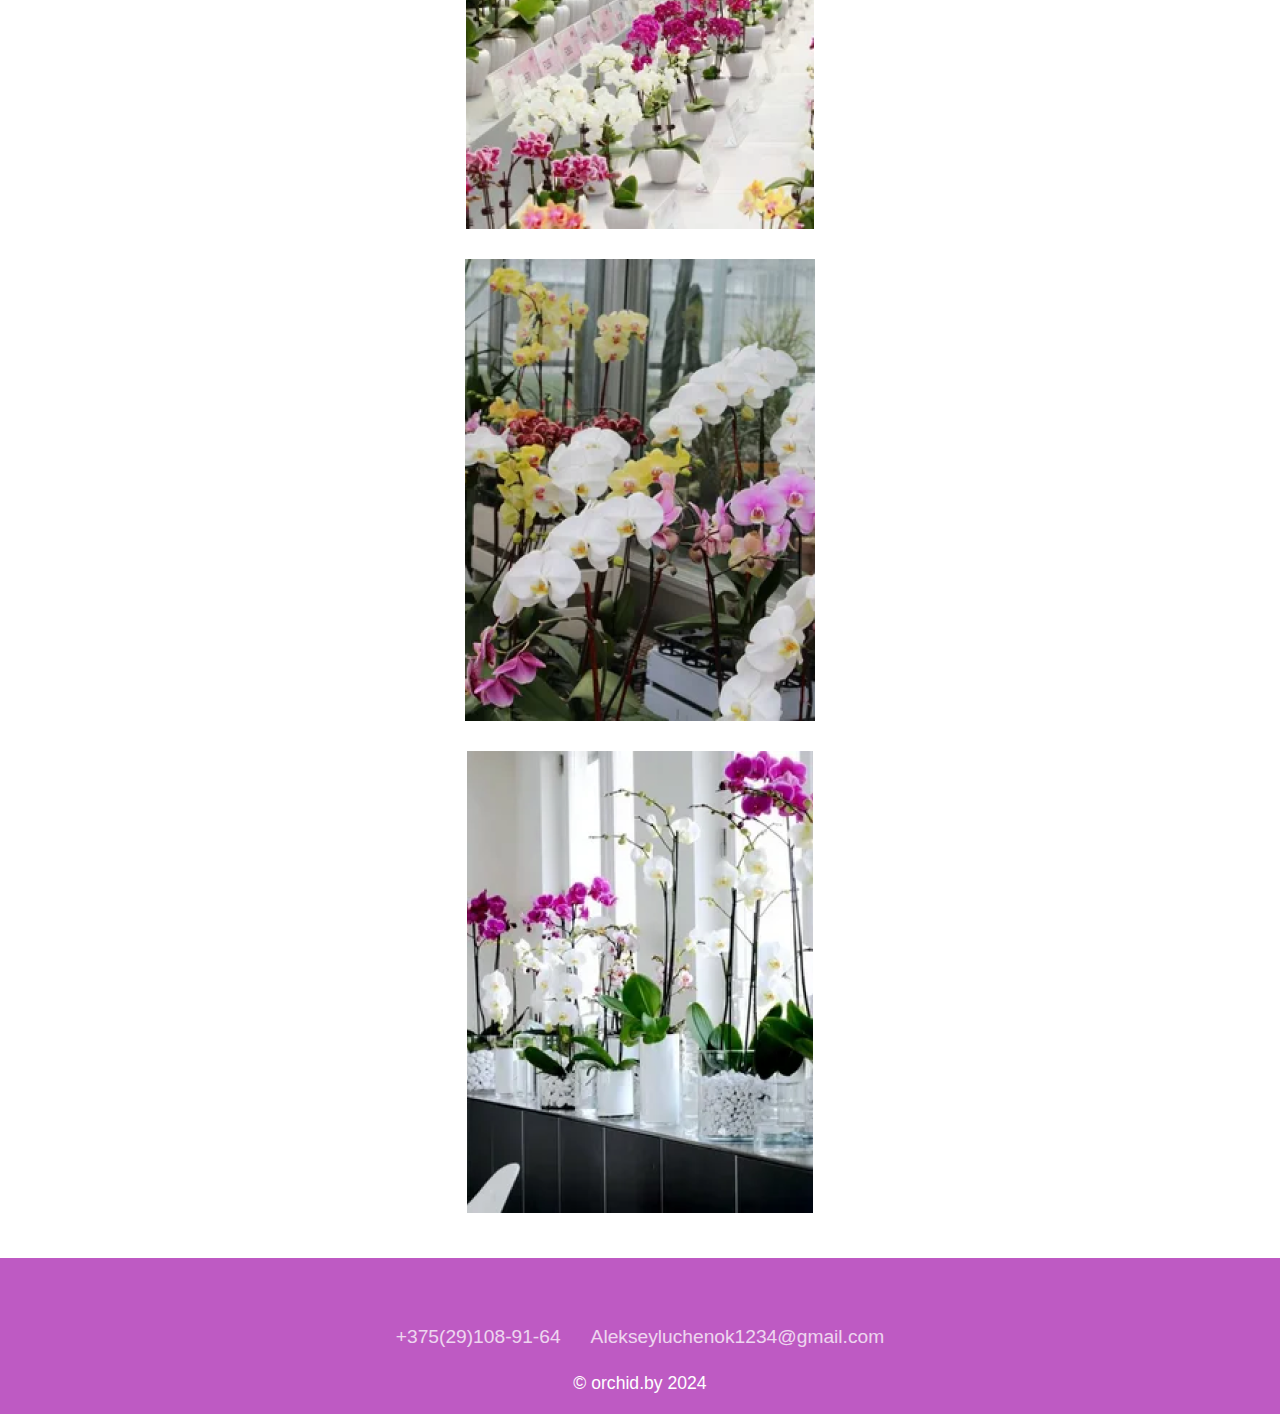
==== commit 57ebd791: "Update index.html" ====
--- a/index.html
+++ b/index.html
@@ -301,10 +301,10 @@
         <div class="wave" id="wave1"></div>
     </div>
     <ul class="social">
-        <li><a href="https://ru-ru.facebook.com/"><ion-icon name="logo-facebook"></ion-icon></a></li>
-        <li><a href="https://twitter.com/?lang=ru"><ion-icon name="logo-twitter"></ion-icon></a></li>
-        <li><a href="https://www.linkedin.com/"><ion-icon name="logo-linkedin"><ion-icon></a></li>
-        <li><a href="https://www.instagram.com/"><ion-icon name="logo-instagram"></ion-icon></a></li>
+        <li><a href="https://ru-ru.facebook.com/"><ion-icon name="logo-facebook"></a></ion-icon></li>
+        <li><a href="https://twitter.com/?lang=ru"><ion-icon name="logo-twitter"></a></ion-icon></li>
+        <li><a href="https://www.linkedin.com/"><ion-icon name="logo-linkedin"></a><ion-icon></li>
+        <li><a href="https://www.instagram.com/"><ion-icon name="logo-instagram"></a></ion-icon></li>
     </ul>
     <ul class="menu">
         <li><a href="#">+375(29)108-91-64</a></li>
--- a/style.css
+++ b/style.css
@@ -899,7 +899,3 @@
     }
 }
 
-*{
-    border: 1px solid red;
-    box-sizing: border-box;
-  }
